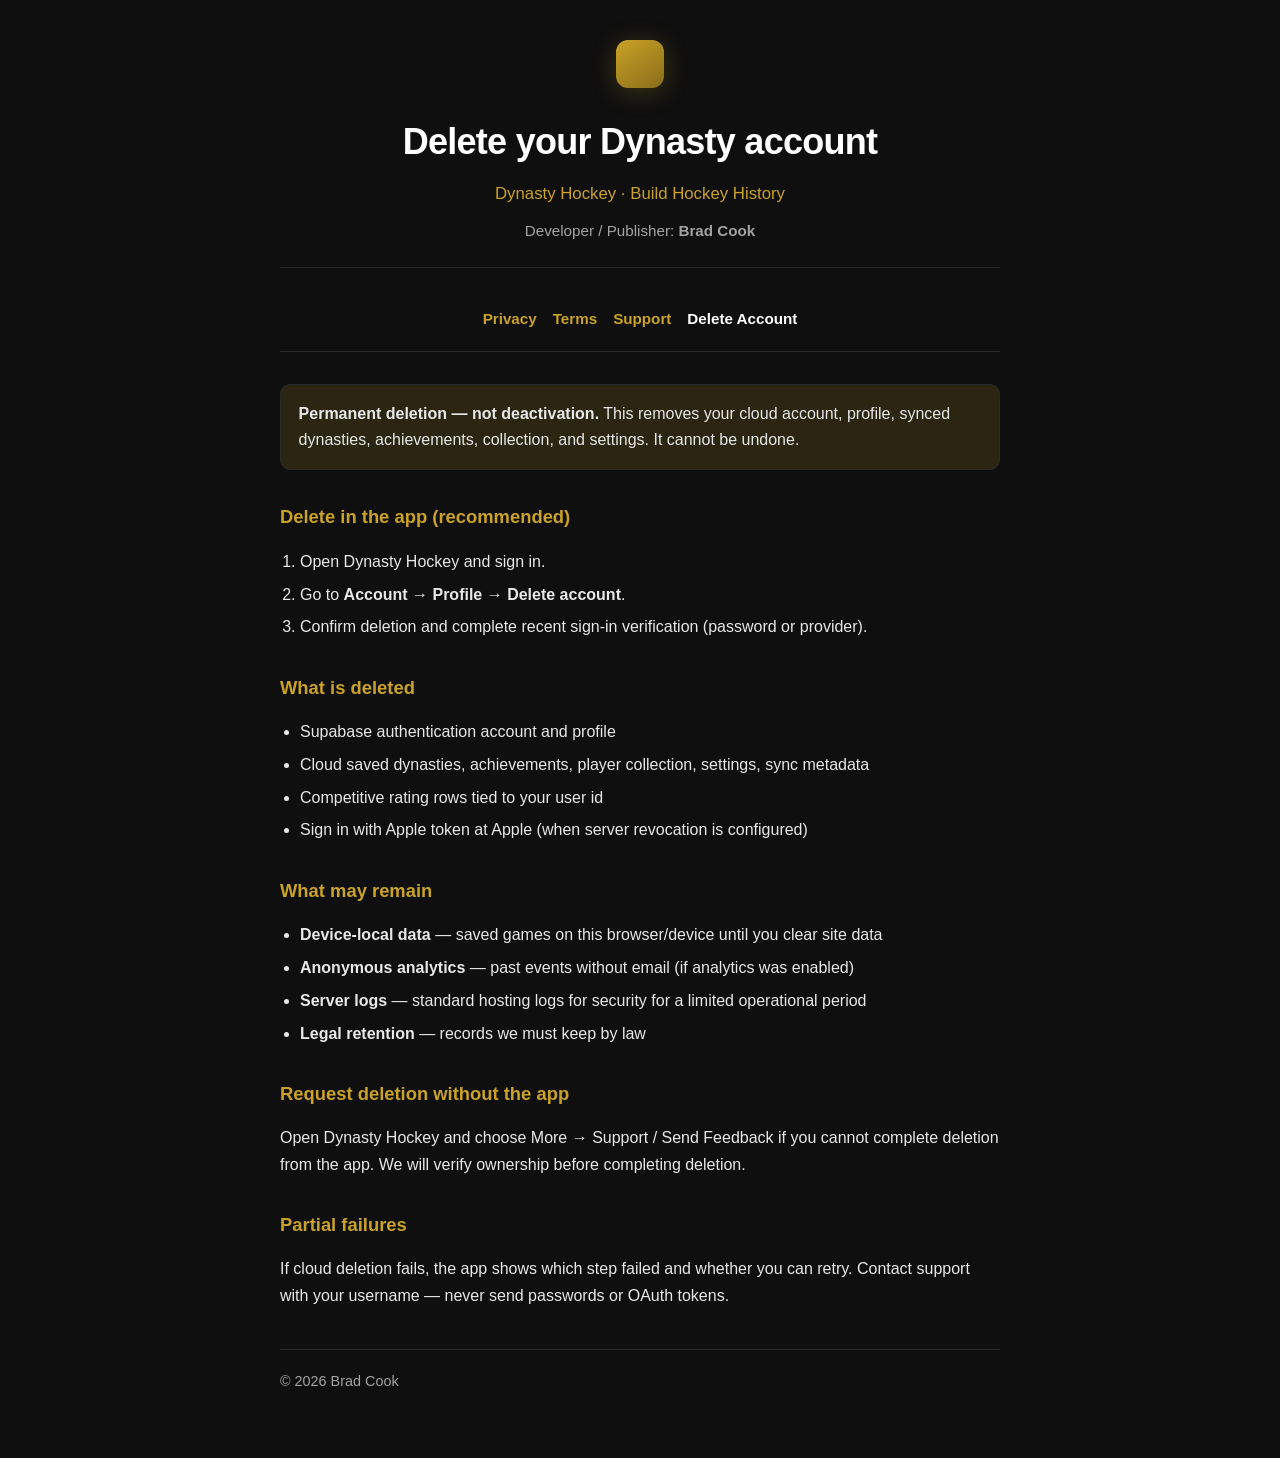
==== delete-account.html @ b73c5d43 "Publish release Privacy, Terms, and Support pages for Dynasty 1.0. Reuse the existing GitHub Pages s" ====
<!DOCTYPE html>
<html lang="en">
<head>
  <meta charset="UTF-8" />
  <meta name="viewport" content="width=device-width, initial-scale=1.0" />
  <meta name="robots" content="index,follow" />
  <meta name="theme-color" content="#0f0f0f" />
  <meta name="description" content="Delete your Dynasty Hockey account." />
  <title>Delete Account — Dynasty Hockey</title>
  <link rel="stylesheet" href="./styles.css" />
</head>
<body>
  <div class="page">
    <div class="container">
      <header>
        <div class="brand-mark" aria-hidden="true"></div>
        <h1>Delete your Dynasty account</h1>
        <p class="subtitle">Dynasty Hockey · Build Hockey History</p>
        <p class="kicker">Developer / Publisher: <strong>Brad Cook</strong></p>
      </header>

      <nav class="legal-nav" aria-label="Legal">
        <a href="./privacy.html">Privacy</a>
        <a href="./terms.html">Terms</a>
        <a href="./support.html">Support</a>
        <a href="./delete-account.html" aria-current="page">Delete Account</a>
      </nav>

      <div class="note">
        <p><strong>Permanent deletion — not deactivation.</strong> This removes your cloud account, profile, synced dynasties, achievements, collection, and settings. It cannot be undone.</p>
      </div>

      <h2>Delete in the app (recommended)</h2>
      <ol>
        <li>Open Dynasty Hockey and sign in.</li>
        <li>Go to <strong>Account → Profile → Delete account</strong>.</li>
        <li>Confirm deletion and complete recent sign-in verification (password or provider).</li>
      </ol>

      <h2>What is deleted</h2>
      <ul>
        <li>Supabase authentication account and profile</li>
        <li>Cloud saved dynasties, achievements, player collection, settings, sync metadata</li>
        <li>Competitive rating rows tied to your user id</li>
        <li>Sign in with Apple token at Apple (when server revocation is configured)</li>
      </ul>

      <h2>What may remain</h2>
      <ul>
        <li><strong>Device-local data</strong> — saved games on this browser/device until you clear site data</li>
        <li><strong>Anonymous analytics</strong> — past events without email (if analytics was enabled)</li>
        <li><strong>Server logs</strong> — standard hosting logs for security for a limited operational period</li>
        <li><strong>Legal retention</strong> — records we must keep by law</li>
      </ul>

      <h2>Request deletion without the app</h2>
      <p>Open Dynasty Hockey and choose More → Support / Send Feedback if you cannot complete deletion from the app. We will verify ownership before completing deletion.</p>

      <h2>Partial failures</h2>
      <p>If cloud deletion fails, the app shows which step failed and whether you can retry. Contact support with your username — never send passwords or OAuth tokens.</p>

      <footer>© 2026 Brad Cook</footer>
    </div>
  </div>
</body>
</html>
---- styles.css ----
/* Dynasty Hockey public legal / support pages */
:root {
  color-scheme: dark;
  --bg: #0f0f0f;
  --bg-elevated: #171717;
  --text: #e8e8e8;
  --text-muted: #a3a3a3;
  --gold: #c9a227;
  --gold-soft: rgba(201, 162, 39, 0.15);
  --border: #2a2a2a;
  --max-width: 720px;
}

* {
  box-sizing: border-box;
}

html {
  scroll-behavior: smooth;
}

body {
  margin: 0;
  font-family: -apple-system, BlinkMacSystemFont, "Segoe UI", Roboto, "Helvetica Neue", Arial, sans-serif;
  font-size: 1rem;
  line-height: 1.65;
  color: var(--text);
  background: var(--bg);
  -webkit-font-smoothing: antialiased;
}

.page {
  min-height: 100vh;
  padding: 2.5rem 1.25rem 4rem;
}

.container {
  max-width: var(--max-width);
  margin: 0 auto;
}

header {
  text-align: center;
  margin-bottom: 1.5rem;
  padding-bottom: 1.5rem;
  border-bottom: 1px solid var(--border);
}

.brand-mark {
  display: inline-block;
  width: 3rem;
  height: 3rem;
  margin-bottom: 1rem;
  border-radius: 0.75rem;
  background: linear-gradient(145deg, var(--gold) 0%, #8a6d1a 100%);
  box-shadow: 0 4px 24px rgba(201, 162, 39, 0.25);
}

h1 {
  margin: 0 0 0.5rem;
  font-size: clamp(1.75rem, 5vw, 2.25rem);
  font-weight: 700;
  letter-spacing: -0.02em;
  color: #fff;
}

.subtitle {
  margin: 0;
  font-size: 1.05rem;
  color: var(--gold);
  font-weight: 500;
}

.kicker {
  margin: 0.65rem 0 0;
  font-size: 0.95rem;
  color: var(--text-muted);
}

nav.legal-nav {
  display: flex;
  flex-wrap: wrap;
  justify-content: center;
  gap: 0.65rem 1rem;
  margin: 0 0 2rem;
  padding: 0.85rem 0 1.25rem;
  border-bottom: 1px solid var(--border);
}

nav.legal-nav a {
  color: var(--gold);
  text-decoration: none;
  font-weight: 600;
  font-size: 0.95rem;
}

nav.legal-nav a:hover,
nav.legal-nav a:focus-visible {
  text-decoration: underline;
}

nav.legal-nav a[aria-current="page"] {
  color: #fff;
}

h2 {
  margin: 2rem 0 0.75rem;
  font-size: 1.15rem;
  font-weight: 650;
  color: var(--gold);
}

p,
li {
  color: var(--text);
}

ul,
ol {
  padding-left: 1.25rem;
}

li + li {
  margin-top: 0.4rem;
}

a {
  color: var(--gold);
}

.note {
  background: var(--gold-soft);
  border: 1px solid var(--border);
  border-radius: 10px;
  padding: 1rem 1.1rem;
  margin: 1.25rem 0;
}

.note p {
  margin: 0;
}

footer {
  margin-top: 2.5rem;
  padding-top: 1.25rem;
  border-top: 1px solid var(--border);
  color: var(--text-muted);
  font-size: 0.9rem;
}
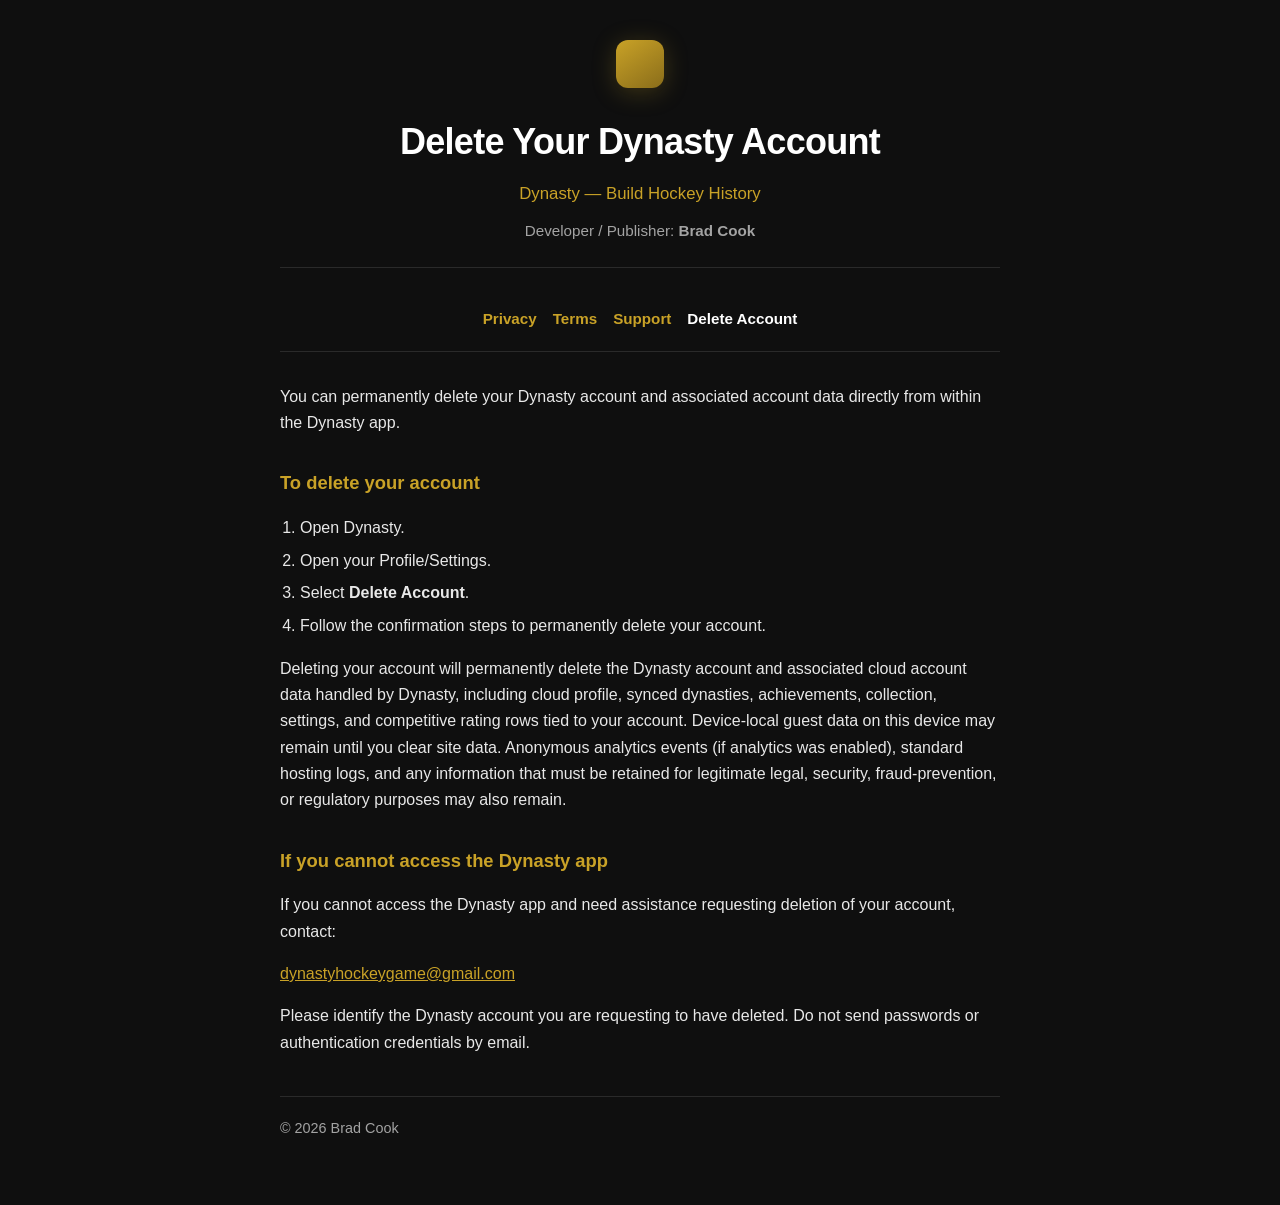
==== commit 3ebffb18: "feat(privacy): add public account deletion page Co-authored-by: Cursor <cursoragent@cursor.com>" ====
--- a/delete-account.html
+++ b/delete-account.html
@@ -5,8 +5,8 @@
   <meta name="viewport" content="width=device-width, initial-scale=1.0" />
   <meta name="robots" content="index,follow" />
   <meta name="theme-color" content="#0f0f0f" />
-  <meta name="description" content="Delete your Dynasty Hockey account." />
-  <title>Delete Account — Dynasty Hockey</title>
+  <meta name="description" content="Delete your Dynasty account. Dynasty — Build Hockey History." />
+  <title>Delete Your Dynasty Account — Dynasty Hockey</title>
   <link rel="stylesheet" href="./styles.css" />
 </head>
 <body>
@@ -14,8 +14,8 @@
     <div class="container">
       <header>
         <div class="brand-mark" aria-hidden="true"></div>
-        <h1>Delete your Dynasty account</h1>
-        <p class="subtitle">Dynasty Hockey · Build Hockey History</p>
+        <h1>Delete Your Dynasty Account</h1>
+        <p class="subtitle">Dynasty — Build Hockey History</p>
         <p class="kicker">Developer / Publisher: <strong>Brad Cook</strong></p>
       </header>
 
@@ -26,38 +26,22 @@
         <a href="./delete-account.html" aria-current="page">Delete Account</a>
       </nav>
 
-      <div class="note">
-        <p><strong>Permanent deletion — not deactivation.</strong> This removes your cloud account, profile, synced dynasties, achievements, collection, and settings. It cannot be undone.</p>
-      </div>
+      <p>You can permanently delete your Dynasty account and associated account data directly from within the Dynasty app.</p>
 
-      <h2>Delete in the app (recommended)</h2>
+      <h2>To delete your account</h2>
       <ol>
-        <li>Open Dynasty Hockey and sign in.</li>
-        <li>Go to <strong>Account → Profile → Delete account</strong>.</li>
-        <li>Confirm deletion and complete recent sign-in verification (password or provider).</li>
+        <li>Open Dynasty.</li>
+        <li>Open your Profile/Settings.</li>
+        <li>Select <strong>Delete Account</strong>.</li>
+        <li>Follow the confirmation steps to permanently delete your account.</li>
       </ol>
 
-      <h2>What is deleted</h2>
-      <ul>
-        <li>Supabase authentication account and profile</li>
-        <li>Cloud saved dynasties, achievements, player collection, settings, sync metadata</li>
-        <li>Competitive rating rows tied to your user id</li>
-        <li>Sign in with Apple token at Apple (when server revocation is configured)</li>
-      </ul>
+      <p>Deleting your account will permanently delete the Dynasty account and associated cloud account data handled by Dynasty, including cloud profile, synced dynasties, achievements, collection, settings, and competitive rating rows tied to your account. Device-local guest data on this device may remain until you clear site data. Anonymous analytics events (if analytics was enabled), standard hosting logs, and any information that must be retained for legitimate legal, security, fraud-prevention, or regulatory purposes may also remain.</p>
 
-      <h2>What may remain</h2>
-      <ul>
-        <li><strong>Device-local data</strong> — saved games on this browser/device until you clear site data</li>
-        <li><strong>Anonymous analytics</strong> — past events without email (if analytics was enabled)</li>
-        <li><strong>Server logs</strong> — standard hosting logs for security for a limited operational period</li>
-        <li><strong>Legal retention</strong> — records we must keep by law</li>
-      </ul>
-
-      <h2>Request deletion without the app</h2>
-      <p>Open Dynasty Hockey and choose More → Support / Send Feedback if you cannot complete deletion from the app. We will verify ownership before completing deletion.</p>
-
-      <h2>Partial failures</h2>
-      <p>If cloud deletion fails, the app shows which step failed and whether you can retry. Contact support with your username — never send passwords or OAuth tokens.</p>
+      <h2>If you cannot access the Dynasty app</h2>
+      <p>If you cannot access the Dynasty app and need assistance requesting deletion of your account, contact:</p>
+      <p><a href="mailto:dynastyhockeygame@gmail.com">dynastyhockeygame@gmail.com</a></p>
+      <p>Please identify the Dynasty account you are requesting to have deleted. Do not send passwords or authentication credentials by email.</p>
 
       <footer>© 2026 Brad Cook</footer>
     </div>
